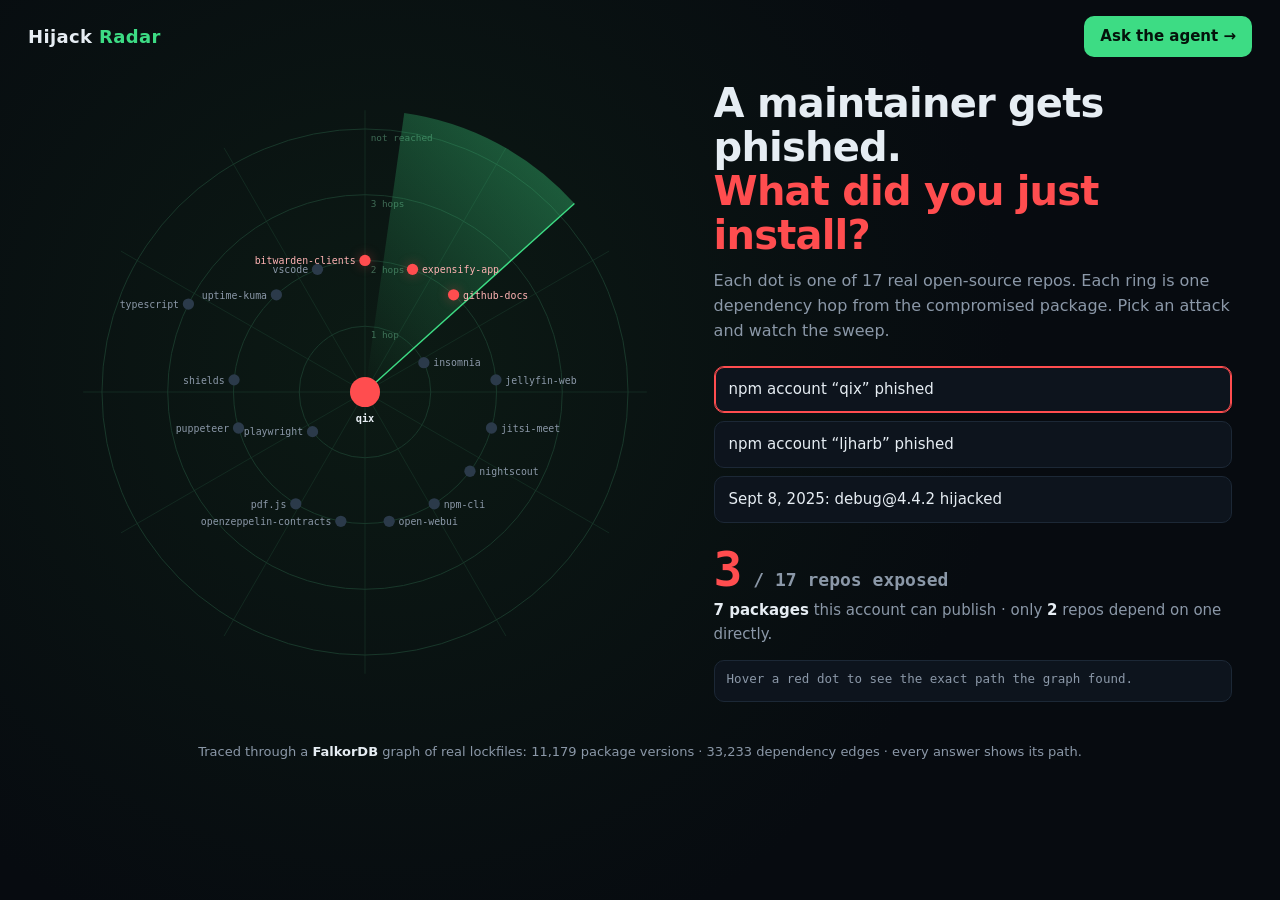
==== src/blastradius/web/radar.html @ 2993d142 "Radar landing page: attacks swept across the 17 repos, one ring per hop Co-Authored-By: Claude Opus " ====
<!doctype html>
<html lang="en">
<head>
  <meta charset="utf-8">
  <meta name="viewport" content="width=device-width, initial-scale=1">
  <title>Hijack Radar</title>
  <style>
    :root {
      --bg: #070b10; --panel: #0d141d; --text: #e6edf3; --muted: #8b98a8; --border: #1c2836;
      --grid: #1a3a2c; --sweep: #3ddc84; --safe: #2b3a4a; --hit: #ff4d4f; --hit-glow: rgba(255, 77, 79, 0.35);
      --accent: #3ddc84; --mono: ui-monospace, SFMono-Regular, Menlo, monospace;
    }
    * { box-sizing: border-box; }
    body { margin: 0; background: radial-gradient(circle at 30% 40%, #0c1a14 0, var(--bg) 60%); color: var(--text);
           font: 15px/1.55 ui-sans-serif, system-ui, -apple-system, "Segoe UI", sans-serif; min-height: 100vh; }
    header { display: flex; justify-content: space-between; align-items: center; padding: 16px 28px; }
    header strong { font-size: 18px; letter-spacing: 0.02em; }
    header strong span { color: var(--accent); }
    a.cta, button { font: inherit; cursor: pointer; border-radius: 10px; border: 1px solid var(--border); }
    a.cta { color: #04130b; background: var(--accent); padding: 9px 16px; text-decoration: none; font-weight: 600; border: 0; }
    main { display: grid; grid-template-columns: minmax(0, 1.1fr) minmax(0, 0.9fr); gap: 32px; align-items: center;
           max-width: 1240px; margin: 0 auto; padding: 8px 28px 40px; }
    @media (max-width: 900px) { main { grid-template-columns: 1fr; } }
    svg { width: 100%; height: auto; max-width: 620px; display: block; margin: 0 auto; overflow: visible; }
    .ring { fill: none; stroke: var(--grid); stroke-width: 1; }
    .ring-label { fill: #3f6b55; font: 10px var(--mono); }
    .spoke { stroke: var(--grid); stroke-width: 0.6; }
    .dot { fill: var(--safe); transition: fill 0.3s, r 0.3s; }
    .dot.hit { fill: var(--hit); filter: drop-shadow(0 0 6px var(--hit-glow)); }
    .repo-label { fill: var(--muted); font: 10.5px var(--mono); pointer-events: none; transition: fill 0.3s; }
    .repo-label.hit { fill: #ffb3b3; }
    .core { fill: var(--hit); }
    .core-label { fill: var(--text); font: 600 11px var(--mono); }
    .pulse { fill: none; stroke: var(--hit); opacity: 0; }
    h1 { font-size: 40px; line-height: 1.1; margin: 0 0 12px; letter-spacing: -0.02em; }
    h1 em { font-style: normal; color: var(--hit); }
    .lede { color: var(--muted); margin: 0 0 22px; font-size: 16px; }
    .scenarios { display: grid; gap: 8px; margin-bottom: 22px; }
    .scenarios button { text-align: left; background: var(--panel); color: var(--text); padding: 11px 14px; }
    .scenarios button:hover { border-color: #2f4a3c; }
    .scenarios button.active { border-color: var(--hit); box-shadow: 0 0 0 1px var(--hit) inset; }
    .counter { font: 600 48px var(--mono); color: var(--hit); line-height: 1; }
    .counter small { font-size: 18px; color: var(--muted); }
    .sub { color: var(--muted); margin: 6px 0 14px; min-height: 1.5em; }
    .sub b { color: var(--text); }
    .path { font: 12.5px var(--mono); background: var(--panel); border: 1px solid var(--border); border-radius: 10px;
            padding: 10px 12px; min-height: 42px; color: var(--muted); overflow-wrap: anywhere; }
    .path .repo { color: #7cc4ff; } .path .bad { color: var(--hit); } .path .sep { color: #3f6b55; margin: 0 6px; }
    footer { text-align: center; color: var(--muted); font-size: 13px; padding: 0 20px 28px; }
    footer b { color: var(--text); }
  </style>
</head>
<body>
  <header>
    <strong>Hijack <span>Radar</span></strong>
    <a class="cta" href="/">Ask the agent →</a>
  </header>
  <main>
    <svg id="radar" viewBox="-330 -330 660 660" role="img" aria-label="Radar of the 17 repos; rings are dependency hops from the compromised package"></svg>
    <section>
      <h1>A maintainer gets phished.<br><em>What did you just install?</em></h1>
      <p class="lede">Each dot is one of 17 real open-source repos. Each ring is one dependency hop from the compromised package. Pick an attack and watch the sweep.</p>
      <div class="scenarios" id="scenarios"></div>
      <div class="counter" id="counter">0<small> / 17 repos exposed</small></div>
      <p class="sub" id="sub">&nbsp;</p>
      <div class="path" id="path">Hover a red dot to see the exact path the graph found.</div>
    </section>
  </main>
  <footer>Traced through a <b>FalkorDB</b> graph of real lockfiles: 11,179 package versions · 33,233 dependency edges · every answer shows its path.</footer>

  <script>
    const NS = 'http://www.w3.org/2000/svg';
    const svg = document.getElementById('radar');
    const RINGS = [70, 140, 210, 280]; // hop 1, 2, 3, then "not reached"
    const el = (tag, attrs, parent = svg) => {
      const n = document.createElementNS(NS, tag);
      for (const [k, v] of Object.entries(attrs)) n.setAttribute(k, v);
      parent.appendChild(n);
      return n;
    };

    // grid: rings, labels, spokes
    RINGS.forEach((r, i) => {
      el('circle', { r, class: 'ring' });
      el('text', { x: 6, y: -r + 13, class: 'ring-label' }).textContent = i < 3 ? `${i + 1} hop${i ? 's' : ''}` : 'not reached';
    });
    for (let a = 0; a < 360; a += 30) {
      const rad = (a * Math.PI) / 180;
      el('line', { x1: 0, y1: 0, x2: 300 * Math.cos(rad), y2: 300 * Math.sin(rad), class: 'spoke' });
    }

    // sweep wedge with a fading gradient
    const defs = el('defs', {});
    const grad = el('linearGradient', { id: 'sweep', x1: '0', y1: '0', x2: '1', y2: '0' }, defs);
    el('stop', { offset: '0%', 'stop-color': '#3ddc84', 'stop-opacity': '0' }, grad);
    el('stop', { offset: '100%', 'stop-color': '#3ddc84', 'stop-opacity': '0.35' }, grad);
    const sweep = el('g', {});
    const W = 300, A = (40 * Math.PI) / 180;
    el('path', { d: `M0 0 L${W} 0 A${W} ${W} 0 0 0 ${W * Math.cos(-A)} ${W * Math.sin(-A)} Z`, fill: 'url(#sweep)' }, sweep);
    el('line', { x1: 0, y1: 0, x2: W, y2: 0, stroke: '#3ddc84', 'stroke-width': 1.5 }, sweep);

    const pulse = el('circle', { r: 20, class: 'pulse' });
    el('circle', { r: 16, class: 'core' });
    const coreLabel = el('text', { y: 32, 'text-anchor': 'middle', class: 'core-label' });

    let data, dots = [], active = null, hits = 0, angle = 0;

    function placeRepos() {
      const n = data.repos.length;
      dots = data.repos.map((name, i) => {
        const deg = (i * 360) / n - 90;
        const g = el('g', {});
        const dot = el('circle', { r: 6, class: 'dot' }, g);
        const label = el('text', { class: 'repo-label' }, g);
        label.textContent = name;
        const d = { name, deg: ((deg % 360) + 360) % 360, g, dot, label, hit: null, lit: false };
        move(d, RINGS[3]);
        dot.addEventListener('mouseenter', () => showPath(d));
        return d;
      });
    }

    function move(d, r) {
      const rad = (d.deg * Math.PI) / 180;
      const x = r * Math.cos(rad), y = r * Math.sin(rad);
      d.dot.setAttribute('cx', x); d.dot.setAttribute('cy', y);
      const right = Math.cos(rad) >= 0;
      d.label.setAttribute('x', x + (right ? 10 : -10));
      d.label.setAttribute('y', y + 4);
      d.label.setAttribute('text-anchor', right ? 'start' : 'end');
    }

    function showPath(d) {
      const box = document.getElementById('path');
      if (!d.hit) { box.textContent = `${d.name}: not reached in this scenario.`; return; }
      box.replaceChildren(...d.hit.path.flatMap((hop, i) => {
        const s = document.createElement('span');
        s.className = i === 0 ? 'repo' : i === d.hit.path.length - 1 ? 'bad' : '';
        s.textContent = hop;
        if (!i) return [s];
        const sep = document.createElement('span'); sep.className = 'sep'; sep.textContent = '›';
        return [sep, s];
      }));
    }

    function choose(s, button) {
      active = s; hits = 0; angle = -90;
      document.querySelectorAll('.scenarios button').forEach((b) => b.classList.toggle('active', b === button));
      coreLabel.textContent = s.source;
      for (const d of dots) {
        d.hit = s.hits[d.name] || null; d.lit = false;
        d.dot.classList.remove('hit'); d.label.classList.remove('hit');
        move(d, d.hit ? RINGS[Math.min(d.hit.depth, 3) - 1] : RINGS[3]);
      }
      const direct = dots.filter((d) => d.hit && d.hit.depth === 1).length;
      document.getElementById('sub').innerHTML = s.kind === 'release'
        ? `No lockfile pins it, yet <b>${s.ranges} version ranges</b> accept it: the next <code>npm update</code> pulls it in.`
        : `<b>${s.packages} packages</b> this account can publish · only <b>${direct}</b> repos depend on one directly.`;
      document.getElementById('counter').firstChild.textContent = '0';
      document.getElementById('path').textContent = 'Hover a red dot to see the exact path the graph found.';
    }

    function frame() {
      angle = (angle + 1.2) % 360;
      sweep.setAttribute('transform', `rotate(${angle})`);
      if (active) {
        const a = ((angle % 360) + 360) % 360;
        for (const d of dots) {
          if (d.hit && !d.lit && Math.abs(((a - d.deg + 540) % 360) - 180) < 2) {
            d.lit = true; hits += 1;
            d.dot.classList.add('hit'); d.label.classList.add('hit');
            document.getElementById('counter').firstChild.textContent = String(hits);
          }
        }
        pulse.setAttribute('opacity', 0.5 + 0.5 * Math.sin(Date.now() / 300));
        pulse.setAttribute('r', 20 + 6 * Math.sin(Date.now() / 300));
      }
      requestAnimationFrame(frame);
    }

    fetch('radar-data.json').then((r) => r.json()).then((json) => {
      data = json;
      placeRepos();
      const box = document.getElementById('scenarios');
      json.scenarios.forEach((s, i) => {
        const b = document.createElement('button');
        b.type = 'button';
        b.textContent = s.label;
        b.addEventListener('click', () => choose(s, b));
        box.appendChild(b);
        if (i === 0) setTimeout(() => choose(s, b), 600);
      });
      requestAnimationFrame(frame);
    });
  </script>
</body>
</html>
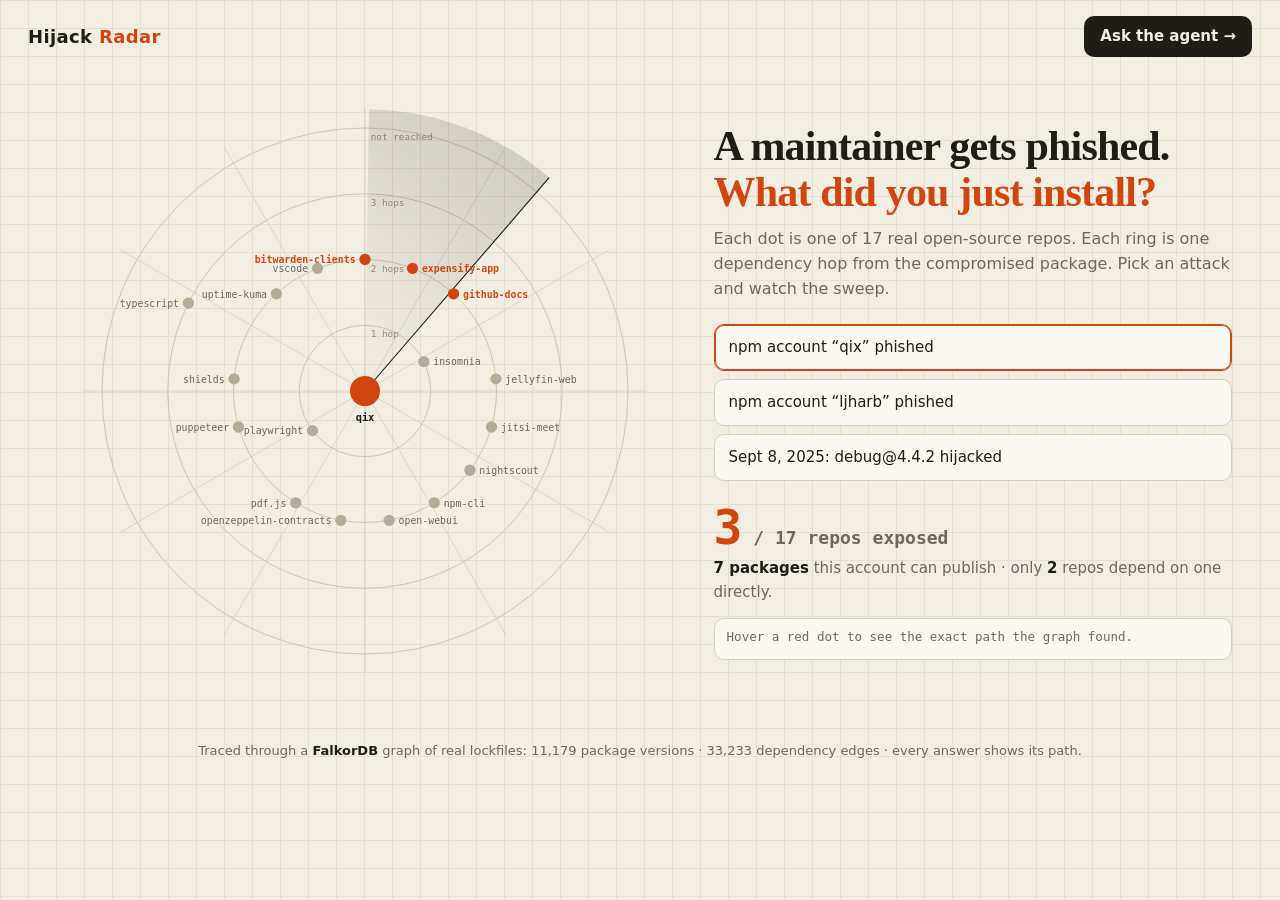
==== commit cb548654: "Radar: paper radar-plot palette instead of neon on black Co-Authored-By: Claude Opus 5.5 <noreply@an" ====
--- a/src/blastradius/web/radar.html
+++ b/src/blastradius/web/radar.html
@@ -6,38 +6,38 @@
   <title>Hijack Radar</title>
   <style>
     :root {
-      --bg: #070b10; --panel: #0d141d; --text: #e6edf3; --muted: #8b98a8; --border: #1c2836;
-      --grid: #1a3a2c; --sweep: #3ddc84; --safe: #2b3a4a; --hit: #ff4d4f; --hit-glow: rgba(255, 77, 79, 0.35);
-      --accent: #3ddc84; --mono: ui-monospace, SFMono-Regular, Menlo, monospace;
+      --bg: #f2eee4; --panel: #faf8f2; --text: #1f1d18; --muted: #6e675a; --border: #d8d0bf;
+      --grid: #cdc4b1; --sweep: #1f1d18; --safe: #b4ab99; --hit: #d1460f; --hit-glow: transparent;
+      --accent: #1f1d18; --mono: ui-monospace, SFMono-Regular, Menlo, monospace;
     }
     * { box-sizing: border-box; }
-    body { margin: 0; background: radial-gradient(circle at 30% 40%, #0c1a14 0, var(--bg) 60%); color: var(--text);
+    body { margin: 0; background-color: var(--bg); background-image: linear-gradient(#e6dfd0 1px, transparent 1px), linear-gradient(90deg, #e6dfd0 1px, transparent 1px); background-size: 28px 28px; color: var(--text);
            font: 15px/1.55 ui-sans-serif, system-ui, -apple-system, "Segoe UI", sans-serif; min-height: 100vh; }
     header { display: flex; justify-content: space-between; align-items: center; padding: 16px 28px; }
     header strong { font-size: 18px; letter-spacing: 0.02em; }
-    header strong span { color: var(--accent); }
+    header strong span { color: var(--hit); }
     a.cta, button { font: inherit; cursor: pointer; border-radius: 10px; border: 1px solid var(--border); }
-    a.cta { color: #04130b; background: var(--accent); padding: 9px 16px; text-decoration: none; font-weight: 600; border: 0; }
+    a.cta { color: var(--bg); background: var(--accent); padding: 9px 16px; text-decoration: none; font-weight: 600; border: 0; }
     main { display: grid; grid-template-columns: minmax(0, 1.1fr) minmax(0, 0.9fr); gap: 32px; align-items: center;
            max-width: 1240px; margin: 0 auto; padding: 8px 28px 40px; }
     @media (max-width: 900px) { main { grid-template-columns: 1fr; } }
     svg { width: 100%; height: auto; max-width: 620px; display: block; margin: 0 auto; overflow: visible; }
     .ring { fill: none; stroke: var(--grid); stroke-width: 1; }
-    .ring-label { fill: #3f6b55; font: 10px var(--mono); }
+    .ring-label { fill: #9a907e; font: 10px var(--mono); }
     .spoke { stroke: var(--grid); stroke-width: 0.6; }
     .dot { fill: var(--safe); transition: fill 0.3s, r 0.3s; }
-    .dot.hit { fill: var(--hit); filter: drop-shadow(0 0 6px var(--hit-glow)); }
+    .dot.hit { fill: var(--hit); }
     .repo-label { fill: var(--muted); font: 10.5px var(--mono); pointer-events: none; transition: fill 0.3s; }
-    .repo-label.hit { fill: #ffb3b3; }
+    .repo-label.hit { fill: var(--hit); font-weight: 600; }
     .core { fill: var(--hit); }
     .core-label { fill: var(--text); font: 600 11px var(--mono); }
     .pulse { fill: none; stroke: var(--hit); opacity: 0; }
-    h1 { font-size: 40px; line-height: 1.1; margin: 0 0 12px; letter-spacing: -0.02em; }
+    h1 { font-family: Georgia, 'Iowan Old Style', 'Times New Roman', serif; font-weight: 600; font-size: 42px; line-height: 1.1; margin: 0 0 12px; letter-spacing: -0.02em; }
     h1 em { font-style: normal; color: var(--hit); }
     .lede { color: var(--muted); margin: 0 0 22px; font-size: 16px; }
     .scenarios { display: grid; gap: 8px; margin-bottom: 22px; }
     .scenarios button { text-align: left; background: var(--panel); color: var(--text); padding: 11px 14px; }
-    .scenarios button:hover { border-color: #2f4a3c; }
+    .scenarios button:hover { border-color: var(--text); }
     .scenarios button.active { border-color: var(--hit); box-shadow: 0 0 0 1px var(--hit) inset; }
     .counter { font: 600 48px var(--mono); color: var(--hit); line-height: 1; }
     .counter small { font-size: 18px; color: var(--muted); }
@@ -45,7 +45,7 @@
     .sub b { color: var(--text); }
     .path { font: 12.5px var(--mono); background: var(--panel); border: 1px solid var(--border); border-radius: 10px;
             padding: 10px 12px; min-height: 42px; color: var(--muted); overflow-wrap: anywhere; }
-    .path .repo { color: #7cc4ff; } .path .bad { color: var(--hit); } .path .sep { color: #3f6b55; margin: 0 6px; }
+    .path .repo { color: #1f4e79; font-weight: 600; } .path .bad { color: var(--hit); } .path .sep { color: #9a907e; margin: 0 6px; }
     footer { text-align: center; color: var(--muted); font-size: 13px; padding: 0 20px 28px; }
     footer b { color: var(--text); }
   </style>
@@ -92,12 +92,12 @@
     // sweep wedge with a fading gradient
     const defs = el('defs', {});
     const grad = el('linearGradient', { id: 'sweep', x1: '0', y1: '0', x2: '1', y2: '0' }, defs);
-    el('stop', { offset: '0%', 'stop-color': '#3ddc84', 'stop-opacity': '0' }, grad);
-    el('stop', { offset: '100%', 'stop-color': '#3ddc84', 'stop-opacity': '0.35' }, grad);
+    el('stop', { offset: '0%', 'stop-color': '#1f1d18', 'stop-opacity': '0' }, grad);
+    el('stop', { offset: '100%', 'stop-color': '#1f1d18', 'stop-opacity': '0.16' }, grad);
     const sweep = el('g', {});
     const W = 300, A = (40 * Math.PI) / 180;
     el('path', { d: `M0 0 L${W} 0 A${W} ${W} 0 0 0 ${W * Math.cos(-A)} ${W * Math.sin(-A)} Z`, fill: 'url(#sweep)' }, sweep);
-    el('line', { x1: 0, y1: 0, x2: W, y2: 0, stroke: '#3ddc84', 'stroke-width': 1.5 }, sweep);
+    el('line', { x1: 0, y1: 0, x2: W, y2: 0, stroke: '#1f1d18', 'stroke-width': 1.2 }, sweep);
 
     const pulse = el('circle', { r: 20, class: 'pulse' });
     el('circle', { r: 16, class: 'core' });
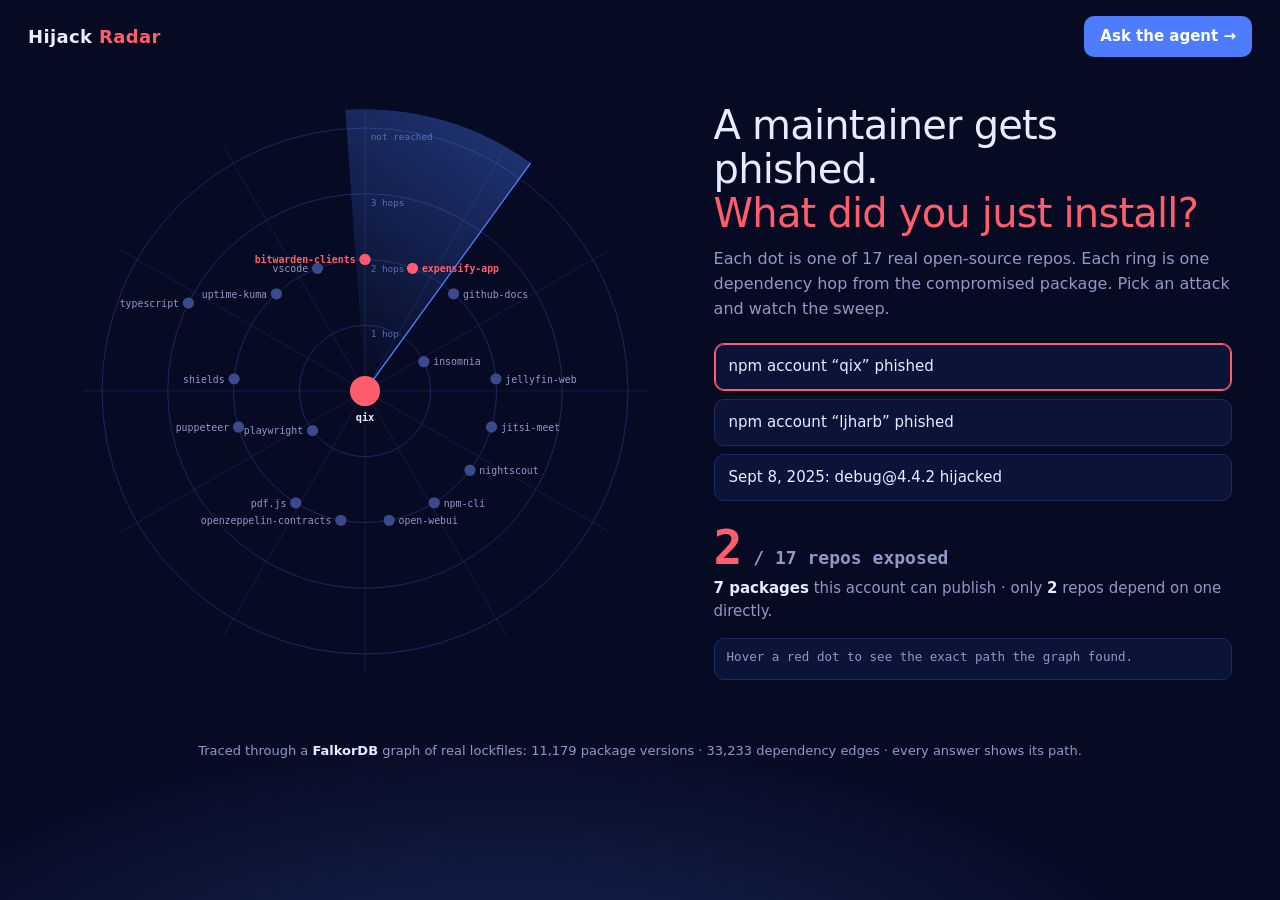
==== commit ac90422f: "Navy chat UI with sidebar and centered greeting; radar matches the palette Co-Authored-By: Claude Op" ====
--- a/src/blastradius/web/radar.html
+++ b/src/blastradius/web/radar.html
@@ -6,24 +6,24 @@
   <title>Hijack Radar</title>
   <style>
     :root {
-      --bg: #f2eee4; --panel: #faf8f2; --text: #1f1d18; --muted: #6e675a; --border: #d8d0bf;
-      --grid: #cdc4b1; --sweep: #1f1d18; --safe: #b4ab99; --hit: #d1460f; --hit-glow: transparent;
-      --accent: #1f1d18; --mono: ui-monospace, SFMono-Regular, Menlo, monospace;
+      --bg: #060a22; --panel: #0c1338; --text: #e8ecff; --muted: #8f99c9; --border: #1e2a63;
+      --grid: #1e2a63; --sweep: #4d7cff; --safe: #3a4a8c; --hit: #ff5d6c; --hit-glow: transparent;
+      --accent: #4d7cff; --mono: ui-monospace, SFMono-Regular, Menlo, monospace;
     }
     * { box-sizing: border-box; }
-    body { margin: 0; background-color: var(--bg); background-image: linear-gradient(#e6dfd0 1px, transparent 1px), linear-gradient(90deg, #e6dfd0 1px, transparent 1px); background-size: 28px 28px; color: var(--text);
+    body { margin: 0; background-color: var(--bg); background-image: radial-gradient(ellipse 80% 50% at 40% 115%, rgba(77, 124, 255, 0.28), transparent 70%); background-attachment: fixed; color: var(--text);
            font: 15px/1.55 ui-sans-serif, system-ui, -apple-system, "Segoe UI", sans-serif; min-height: 100vh; }
     header { display: flex; justify-content: space-between; align-items: center; padding: 16px 28px; }
     header strong { font-size: 18px; letter-spacing: 0.02em; }
     header strong span { color: var(--hit); }
     a.cta, button { font: inherit; cursor: pointer; border-radius: 10px; border: 1px solid var(--border); }
-    a.cta { color: var(--bg); background: var(--accent); padding: 9px 16px; text-decoration: none; font-weight: 600; border: 0; }
+    a.cta { color: #fff; background: var(--accent); padding: 9px 16px; text-decoration: none; font-weight: 600; border: 0; }
     main { display: grid; grid-template-columns: minmax(0, 1.1fr) minmax(0, 0.9fr); gap: 32px; align-items: center;
            max-width: 1240px; margin: 0 auto; padding: 8px 28px 40px; }
     @media (max-width: 900px) { main { grid-template-columns: 1fr; } }
     svg { width: 100%; height: auto; max-width: 620px; display: block; margin: 0 auto; overflow: visible; }
     .ring { fill: none; stroke: var(--grid); stroke-width: 1; }
-    .ring-label { fill: #9a907e; font: 10px var(--mono); }
+    .ring-label { fill: #5b6aa8; font: 10px var(--mono); }
     .spoke { stroke: var(--grid); stroke-width: 0.6; }
     .dot { fill: var(--safe); transition: fill 0.3s, r 0.3s; }
     .dot.hit { fill: var(--hit); }
@@ -32,7 +32,7 @@
     .core { fill: var(--hit); }
     .core-label { fill: var(--text); font: 600 11px var(--mono); }
     .pulse { fill: none; stroke: var(--hit); opacity: 0; }
-    h1 { font-family: Georgia, 'Iowan Old Style', 'Times New Roman', serif; font-weight: 600; font-size: 42px; line-height: 1.1; margin: 0 0 12px; letter-spacing: -0.02em; }
+    h1 { font-weight: 500; font-size: 40px; line-height: 1.1; margin: 0 0 12px; letter-spacing: -0.02em; }
     h1 em { font-style: normal; color: var(--hit); }
     .lede { color: var(--muted); margin: 0 0 22px; font-size: 16px; }
     .scenarios { display: grid; gap: 8px; margin-bottom: 22px; }
@@ -45,7 +45,7 @@
     .sub b { color: var(--text); }
     .path { font: 12.5px var(--mono); background: var(--panel); border: 1px solid var(--border); border-radius: 10px;
             padding: 10px 12px; min-height: 42px; color: var(--muted); overflow-wrap: anywhere; }
-    .path .repo { color: #1f4e79; font-weight: 600; } .path .bad { color: var(--hit); } .path .sep { color: #9a907e; margin: 0 6px; }
+    .path .repo { color: #7fa2ff; font-weight: 600; } .path .bad { color: var(--hit); } .path .sep { color: #5b6aa8; margin: 0 6px; }
     footer { text-align: center; color: var(--muted); font-size: 13px; padding: 0 20px 28px; }
     footer b { color: var(--text); }
   </style>
@@ -92,12 +92,12 @@
     // sweep wedge with a fading gradient
     const defs = el('defs', {});
     const grad = el('linearGradient', { id: 'sweep', x1: '0', y1: '0', x2: '1', y2: '0' }, defs);
-    el('stop', { offset: '0%', 'stop-color': '#1f1d18', 'stop-opacity': '0' }, grad);
-    el('stop', { offset: '100%', 'stop-color': '#1f1d18', 'stop-opacity': '0.16' }, grad);
+    el('stop', { offset: '0%', 'stop-color': '#4d7cff', 'stop-opacity': '0' }, grad);
+    el('stop', { offset: '100%', 'stop-color': '#4d7cff', 'stop-opacity': '0.35' }, grad);
     const sweep = el('g', {});
     const W = 300, A = (40 * Math.PI) / 180;
     el('path', { d: `M0 0 L${W} 0 A${W} ${W} 0 0 0 ${W * Math.cos(-A)} ${W * Math.sin(-A)} Z`, fill: 'url(#sweep)' }, sweep);
-    el('line', { x1: 0, y1: 0, x2: W, y2: 0, stroke: '#1f1d18', 'stroke-width': 1.2 }, sweep);
+    el('line', { x1: 0, y1: 0, x2: W, y2: 0, stroke: '#4d7cff', 'stroke-width': 1.4 }, sweep);
 
     const pulse = el('circle', { r: 20, class: 'pulse' });
     el('circle', { r: 16, class: 'core' });
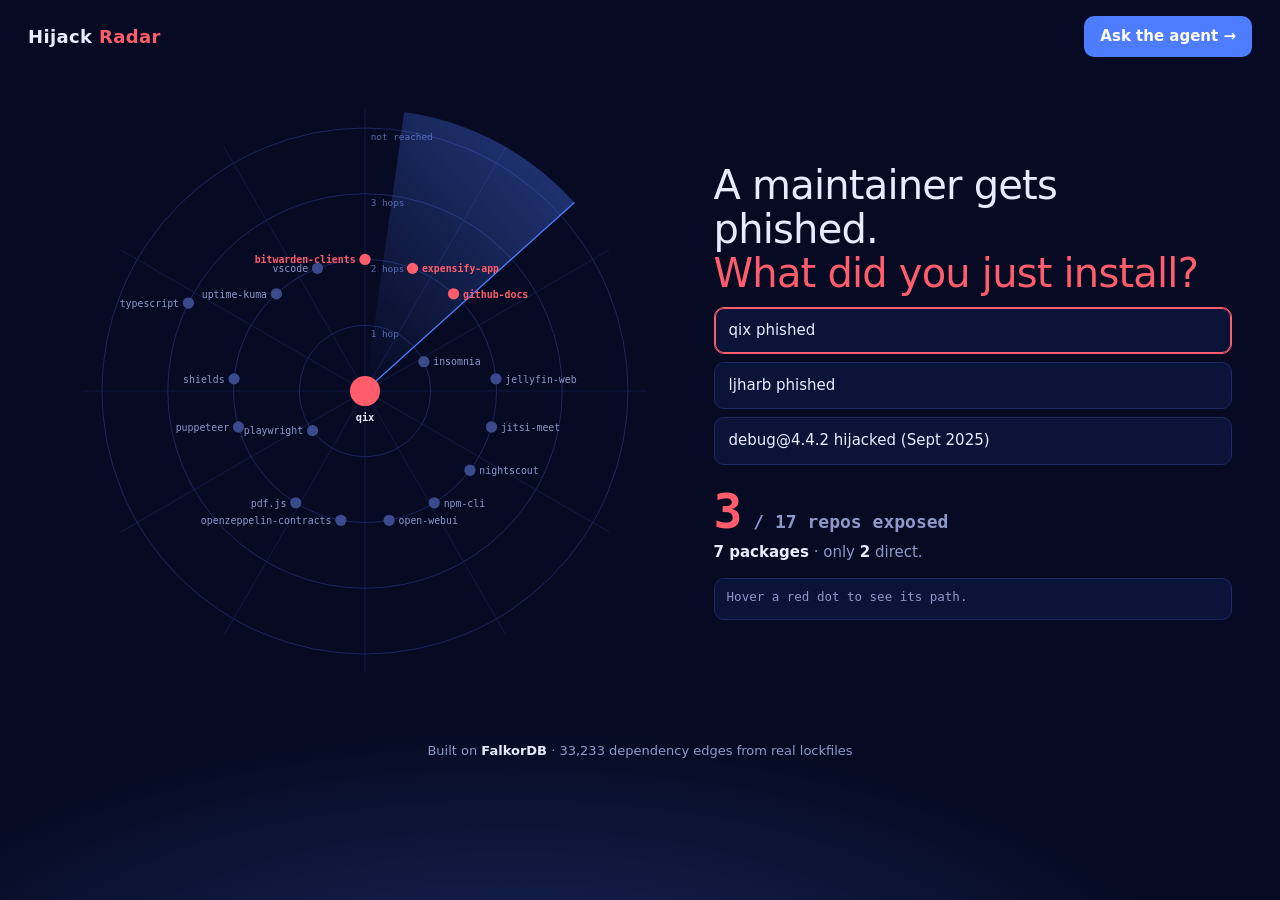
==== commit b0a63036: "Less text everywhere, animated radar on the landing screen, shorter answers Co-Authored-By: Claude O" ====
--- a/src/blastradius/web/radar.html
+++ b/src/blastradius/web/radar.html
@@ -59,14 +59,13 @@
     <svg id="radar" viewBox="-330 -330 660 660" role="img" aria-label="Radar of the 17 repos; rings are dependency hops from the compromised package"></svg>
     <section>
       <h1>A maintainer gets phished.<br><em>What did you just install?</em></h1>
-      <p class="lede">Each dot is one of 17 real open-source repos. Each ring is one dependency hop from the compromised package. Pick an attack and watch the sweep.</p>
       <div class="scenarios" id="scenarios"></div>
       <div class="counter" id="counter">0<small> / 17 repos exposed</small></div>
       <p class="sub" id="sub">&nbsp;</p>
-      <div class="path" id="path">Hover a red dot to see the exact path the graph found.</div>
+      <div class="path" id="path">Hover a red dot to see its path.</div>
     </section>
   </main>
-  <footer>Traced through a <b>FalkorDB</b> graph of real lockfiles: 11,179 package versions · 33,233 dependency edges · every answer shows its path.</footer>
+  <footer>Built on <b>FalkorDB</b> · 33,233 dependency edges from real lockfiles</footer>
 
   <script>
     const NS = 'http://www.w3.org/2000/svg';
@@ -154,10 +153,10 @@
       }
       const direct = dots.filter((d) => d.hit && d.hit.depth === 1).length;
       document.getElementById('sub').innerHTML = s.kind === 'release'
-        ? `No lockfile pins it, yet <b>${s.ranges} version ranges</b> accept it: the next <code>npm update</code> pulls it in.`
-        : `<b>${s.packages} packages</b> this account can publish · only <b>${direct}</b> repos depend on one directly.`;
+        ? `No lockfile pins it. <b>${s.ranges} ranges</b> accept it.`
+        : `<b>${s.packages} packages</b> · only <b>${direct}</b> direct.`;
       document.getElementById('counter').firstChild.textContent = '0';
-      document.getElementById('path').textContent = 'Hover a red dot to see the exact path the graph found.';
+      document.getElementById('path').textContent = 'Hover a red dot to see its path.';
     }
 
     function frame() {
